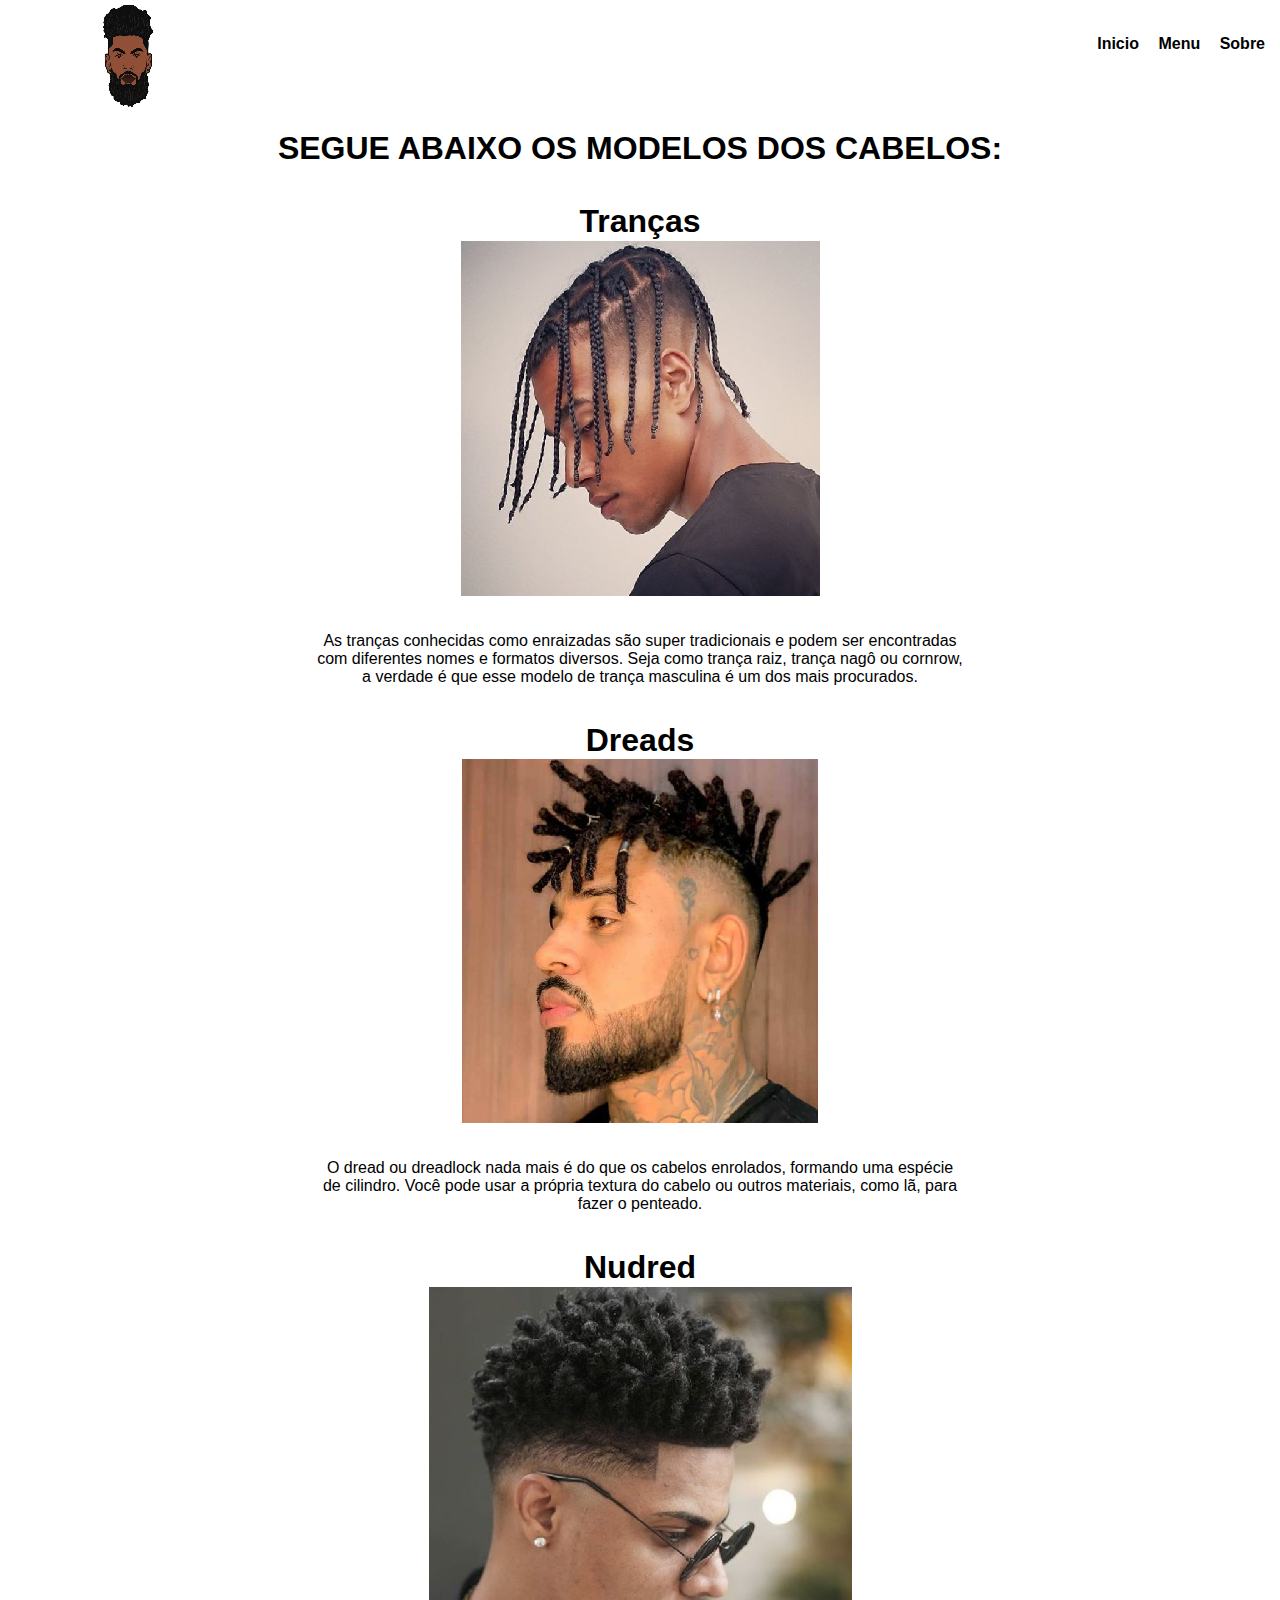
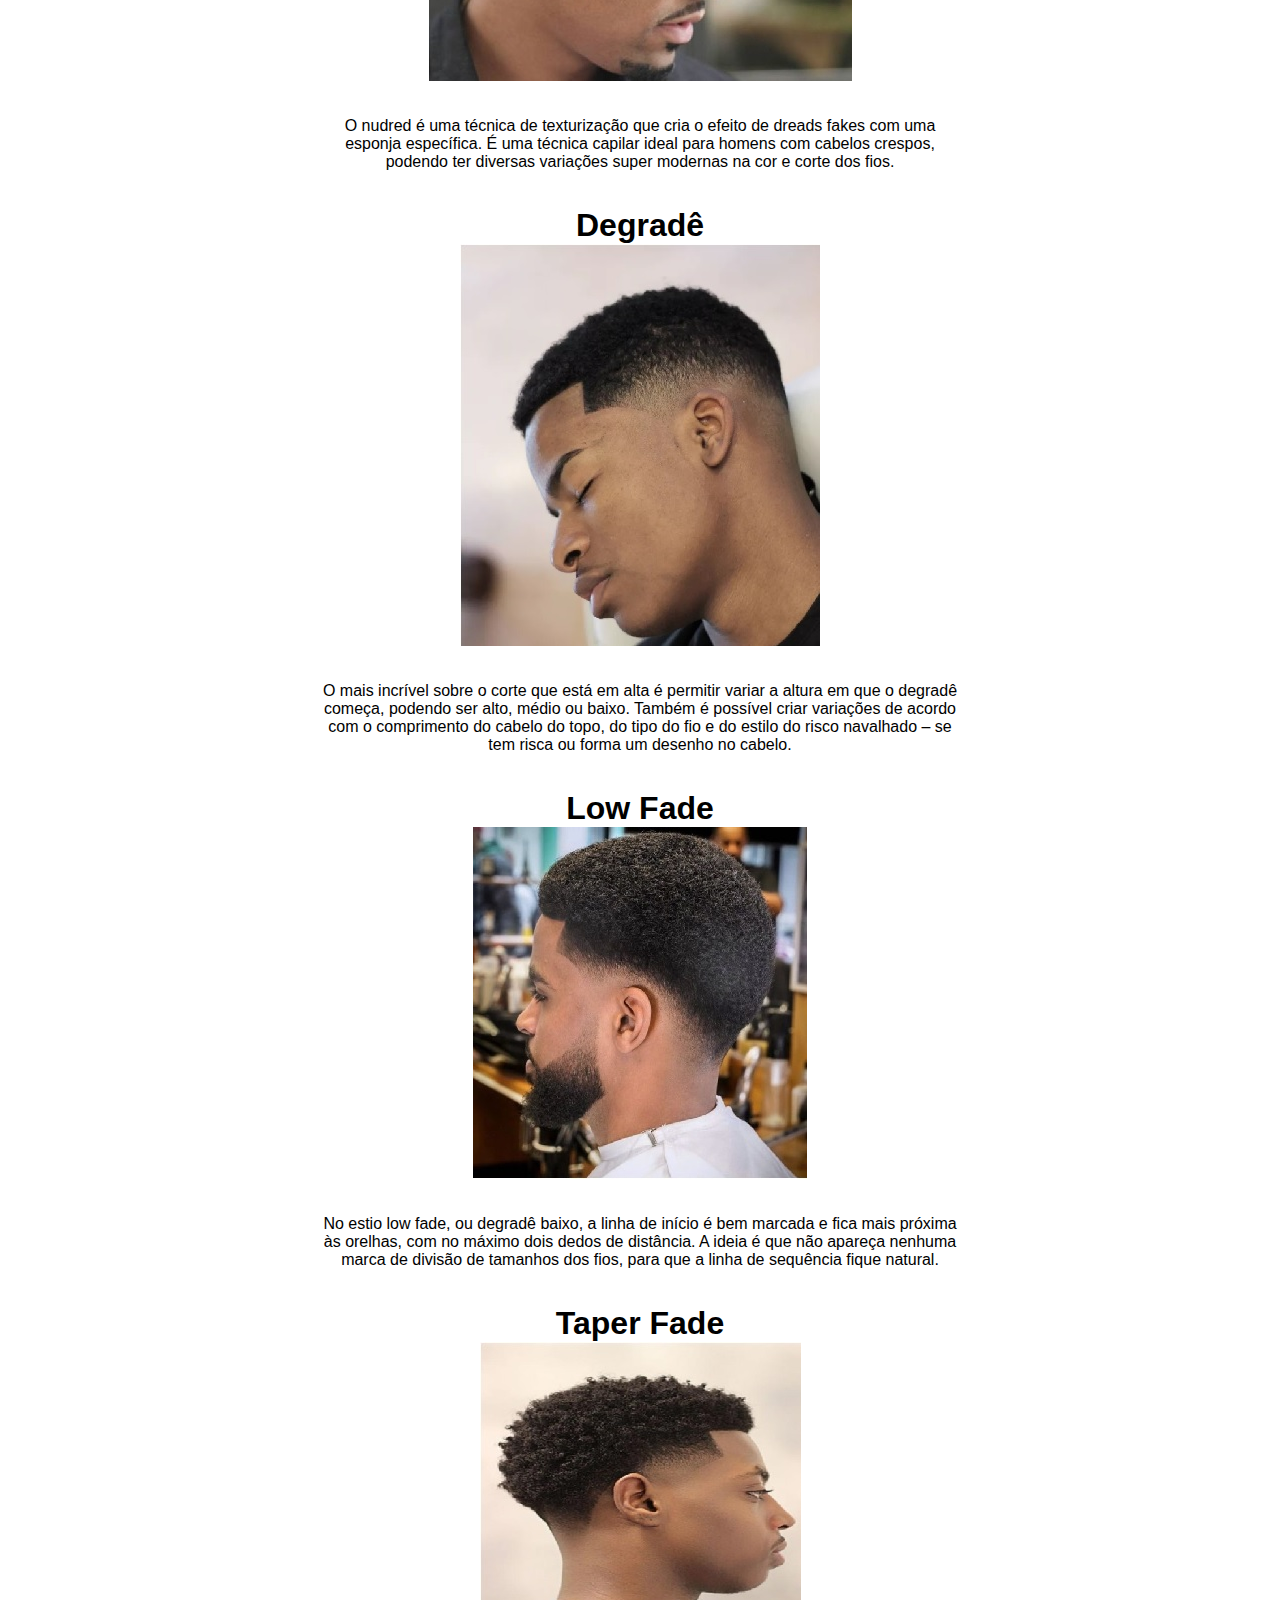
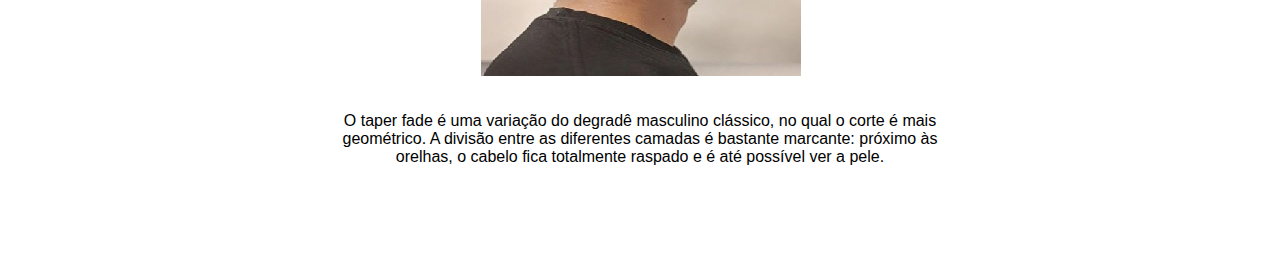
==== Menu.html @ 98ed3824 "Adicionando o projeto ao git hub" ====
<html>
    <head>
        <title>MODELOS</title>
        <link href="css2/style2.css" rel="stylesheet">
    </head>
    <body>
        <header>
        <div class="center">
            <div class="logo"><img src="logo/logo.png" /></div><!--logo-->
            <div class="Menu">
        <a href="index.html">Inicio</a>
        <a href="Menu.html">Menu</a>
        <a href="Sobre.html">Sobre</a>
            </div><!--menu-->
            </div><!--center-->
        </header>
        
        <h1>SEGUE ABAIXO OS MODELOS DOS CABELOS:</h1>

        <br><br>

        <h1>Tranças</h1>
        <img src="img2/tranças.jpg">
        <br><br><br>
        <p>As tranças conhecidas como enraizadas são super tradicionais e podem ser encontradas<br>
        com diferentes nomes e formatos diversos. Seja como trança raiz, trança nagô ou cornrow,<br>
        a verdade é que esse modelo de trança masculina é um dos mais procurados.</p>
        <br><br>

        <h1>Dreads</h1>
        <img src="img3/dreads.png">
        <br><br><br>
        <p>O dread ou dreadlock nada mais é do que os cabelos enrolados, formando uma espécie<br>
        de cilindro. Você pode usar a própria textura do cabelo ou outros materiais, como lã, para<br>
        fazer o penteado.</p>

        <br><br>
        
        <h1>Nudred</h1>
        <img src="img4/nudred.jpg">
        <br><br><br>
        <p>O nudred é uma técnica de texturização que cria o efeito de dreads fakes com uma<br>
        esponja específica. É uma técnica capilar ideal para homens com cabelos crespos,<br>
        podendo ter diversas variações super modernas na cor e corte dos fios.</p>


        <br><br>

        <h1>Degradê</h1>
        <img src="img5/degradê.jpg">
        <br><br><br>
        <p>O mais incrível sobre o corte que está em alta é permitir variar a altura em que o degradê<br>
        começa, podendo ser alto, médio ou baixo. Também é possível criar variações de acordo<br>
        com o comprimento do cabelo do topo, do tipo do fio e do estilo do risco navalhado – se<br>
        tem risca ou forma um desenho no cabelo.</p>

        <br><br>

        <h1>Low Fade</h1>
        <img src="img6/lowfade.jpg">
        <br><br><br>
        <p>No estio low fade, ou degradê baixo, a linha de início é bem marcada e fica mais próxima<br>
        às orelhas, com no máximo dois dedos de distância. A ideia é que não apareça nenhuma<br>
        marca de divisão de tamanhos dos fios, para que a linha de sequência fique natural.</p>

        <br><br>
        
        <h1>Taper Fade</h1>
        <img src="img7/taperfade.jpg">
        <br><br><br>
        <p>O taper fade é uma variação do degradê masculino clássico, no qual o corte é mais<br>
            geométrico. A divisão entre as diferentes camadas é bastante marcante: próximo às<br>
            orelhas, o cabelo fica totalmente raspado e é até possível ver a pele.</p></p>

            <br><br><br><br><br><br>
    </body>
</html>
---- css2/style2.css ----
*{
    margin:0;
    padding:0;
    box-sizing: border-box;
    font-family: Verdana, Geneva, Tahoma, sans-serif;
}



.center{
    display: flex;
    flex-wrap: wrap;
    max-width: 1400px;
    margin: 0 auto;
    padding: 0%;

}


header{
    height: 130px;
    padding: 5px 0
}

.logo{
    width: 20%;
}

.menu{
    padding-top: 30px;
    width: 80%;
    text-align: right;
}

.menu a{
    color: black;
    text-decoration: none;
    font-weight: bold;
    margin-right: 15px;
}

#dov{
    display: flex;
    justify-content: center;
}

body {
    text-align: center;
}
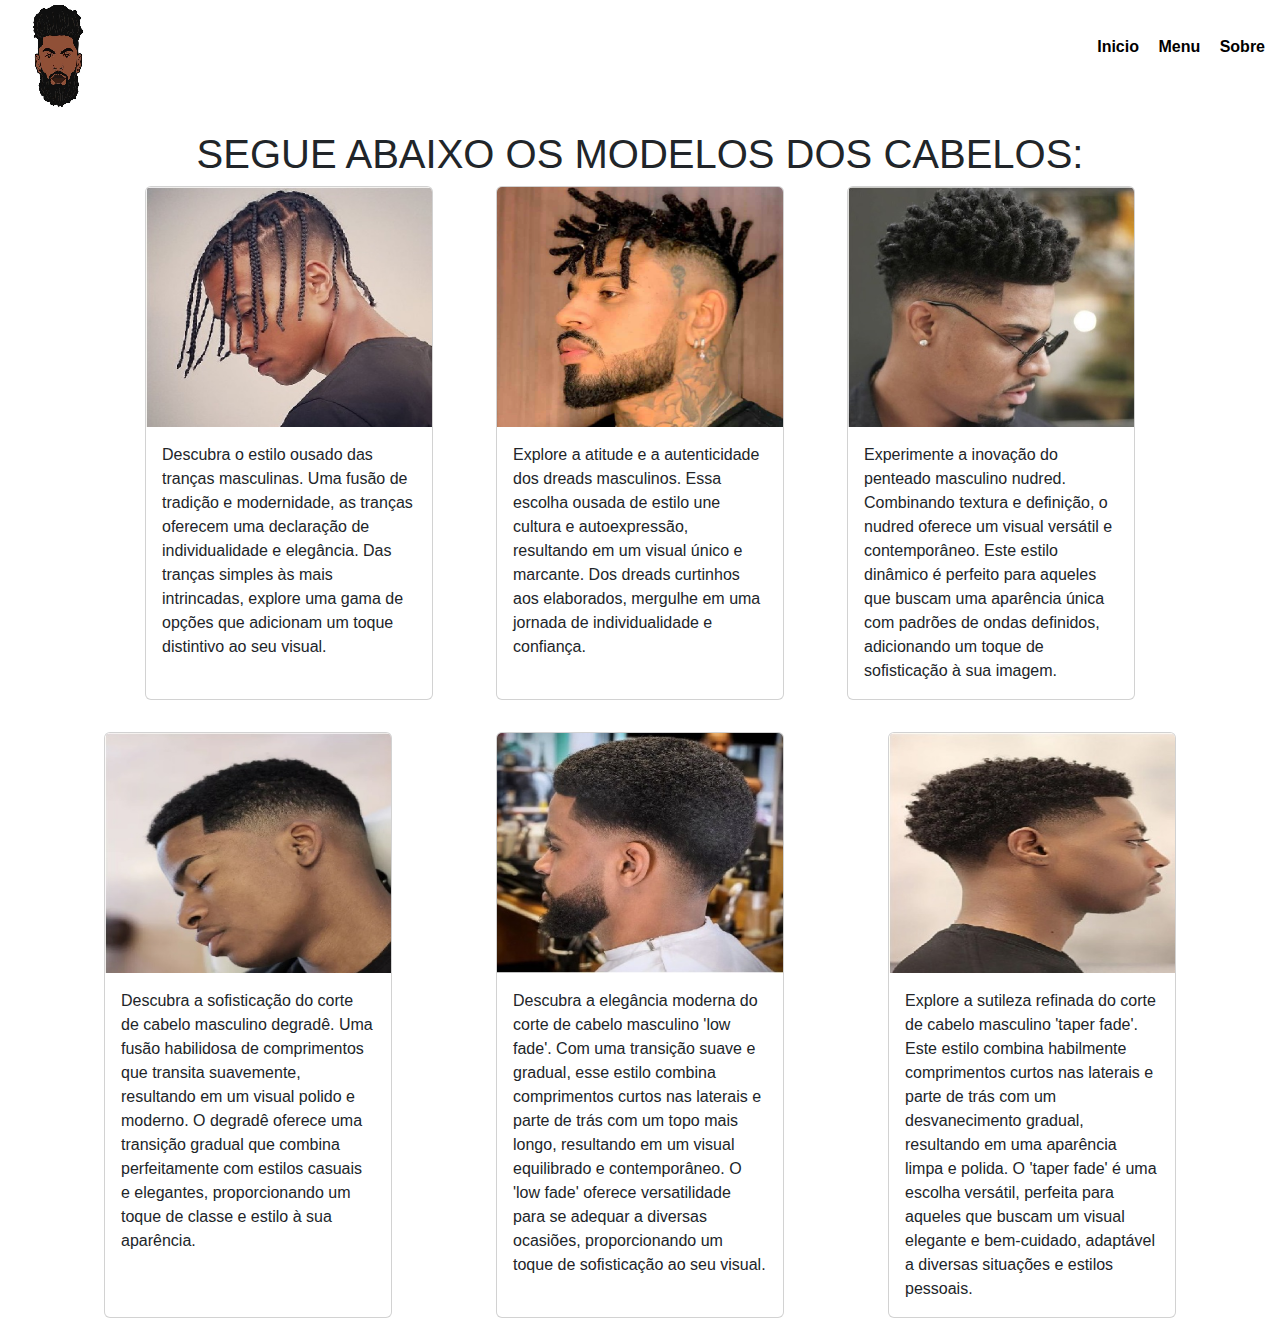
==== commit e0099a3b: "atualizando página 'sobre'" ====
--- a/Menu.html
+++ b/Menu.html
@@ -1,77 +1,79 @@
 <html>
-    <head>
-        <title>MODELOS</title>
-        <link href="css2/style2.css" rel="stylesheet">
-    </head>
-    <body>
-        <header>
+
+<head>
+    <title>MODELOS</title>
+    <link href="css2/style2.css" rel="stylesheet">
+    <link rel="stylesheet" href="css/bootstrap.css">
+</head>
+
+<body>
+    <header>
         <div class="center">
             <div class="logo"><img src="logo/logo.png" /></div><!--logo-->
             <div class="Menu">
-        <a href="index.html">Inicio</a>
-        <a href="Menu.html">Menu</a>
-        <a href="Sobre.html">Sobre</a>
+                <a href="index.html">Inicio</a>
+                <a href="Menu.html">Menu</a>
+                <a href="Sobre.html">Sobre</a>
             </div><!--menu-->
-            </div><!--center-->
-        </header>
-        
+        </div><!--center-->
+    </header>
+
+    <center>
+
         <h1>SEGUE ABAIXO OS MODELOS DOS CABELOS:</h1>
 
-        <br><br>
+    </center>
+    
 
-        <h1>Tranças</h1>
-        <img src="img2/tranças.jpg">
-        <br><br><br>
-        <p>As tranças conhecidas como enraizadas são super tradicionais e podem ser encontradas<br>
-        com diferentes nomes e formatos diversos. Seja como trança raiz, trança nagô ou cornrow,<br>
-        a verdade é que esse modelo de trança masculina é um dos mais procurados.</p>
-        <br><br>
+    <div class="container">
+        <div class="card" style="width: 18rem;">
+            <img src="img2/tranças.jpg" class="card-img-top" alt="...">
+            <div class="card-body">
+                <p class="card-text">Descubra o estilo ousado das tranças masculinas. Uma fusão de tradição e
+                    modernidade, as tranças oferecem uma declaração de individualidade e elegância. Das tranças simples
+                    às mais intrincadas, explore uma gama de opções que adicionam um toque distintivo ao seu visual.</p>
+            </div>
+        </div>
 
-        <h1>Dreads</h1>
-        <img src="img3/dreads.png">
-        <br><br><br>
-        <p>O dread ou dreadlock nada mais é do que os cabelos enrolados, formando uma espécie<br>
-        de cilindro. Você pode usar a própria textura do cabelo ou outros materiais, como lã, para<br>
-        fazer o penteado.</p>
+        <div class="card" style="width: 18rem;">
+            <img src="img3/dreads.png" class="card-img-top" alt="...">
+            <div class="card-body">
+                <p class="card-text">Explore a atitude e a autenticidade dos dreads masculinos. Essa escolha ousada de estilo une cultura e autoexpressão, resultando em um visual único e marcante. Dos dreads curtinhos aos elaborados, mergulhe em uma jornada de individualidade e confiança.</p>
+            </div>
+        </div>
 
-        <br><br>
-        
-        <h1>Nudred</h1>
-        <img src="img4/nudred.jpg">
-        <br><br><br>
-        <p>O nudred é uma técnica de texturização que cria o efeito de dreads fakes com uma<br>
-        esponja específica. É uma técnica capilar ideal para homens com cabelos crespos,<br>
-        podendo ter diversas variações super modernas na cor e corte dos fios.</p>
+        <div class="card" style="width: 18rem;">
+            <img src="img4/nudred.jpg" class="card-img-top" alt="...">
+            <div class="card-body">
+              <p class="card-text">Experimente a inovação do penteado masculino nudred. Combinando textura e definição, o nudred oferece um visual versátil e contemporâneo. Este estilo dinâmico é perfeito para aqueles que buscam uma aparência única com padrões de ondas definidos, adicionando um toque de sofisticação à sua imagem.</p>
+            </div>
+          </div>
+    </div>
 
+    <div class="container2">
+        <div class="card" style="width: 18rem;">
+            <img src="img5/degradê.jpg" class="card-img-top" alt="...">
+            <div class="card-body">
+              <p class="card-text">Descubra a sofisticação do corte de cabelo masculino degradê. Uma fusão habilidosa de comprimentos que transita suavemente, resultando em um visual polido e moderno. O degradê oferece uma transição gradual que combina perfeitamente com estilos casuais e elegantes, proporcionando um toque de classe e estilo à sua aparência.</p>
+            </div>
+          </div>
 
-        <br><br>
+          <div class="card" style="width: 18rem;">
+            <img src="img6/lowfade.jpg" class="card-img-top" alt="...">
+            <div class="card-body">
+              <p class="card-text">Descubra a elegância moderna do corte de cabelo masculino 'low fade'. Com uma transição suave e gradual, esse estilo combina comprimentos curtos nas laterais e parte de trás com um topo mais longo, resultando em um visual equilibrado e contemporâneo. O 'low fade' oferece versatilidade para se adequar a diversas ocasiões, proporcionando um toque de sofisticação ao seu visual.</p>
+            </div>
+              </div>
 
-        <h1>Degradê</h1>
-        <img src="img5/degradê.jpg">
-        <br><br><br>
-        <p>O mais incrível sobre o corte que está em alta é permitir variar a altura em que o degradê<br>
-        começa, podendo ser alto, médio ou baixo. Também é possível criar variações de acordo<br>
-        com o comprimento do cabelo do topo, do tipo do fio e do estilo do risco navalhado – se<br>
-        tem risca ou forma um desenho no cabelo.</p>
+              <div class="card" style="width: 18rem;">
+                <img src="img7/taperfade.jpg" class="card-img-top" alt="...">
+                <div class="card-body">
+                  <p class="card-text">Explore a sutileza refinada do corte de cabelo masculino 'taper fade'. Este estilo combina habilmente comprimentos curtos nas laterais e parte de trás com um desvanecimento gradual, resultando em uma aparência limpa e polida. O 'taper fade' é uma escolha versátil, perfeita para aqueles que buscam um visual elegante e bem-cuidado, adaptável a diversas situações e estilos pessoais.</p>
+                </div>
+          </div>
+    </div>
+    
 
-        <br><br>
+</body>
 
-        <h1>Low Fade</h1>
-        <img src="img6/lowfade.jpg">
-        <br><br><br>
-        <p>No estio low fade, ou degradê baixo, a linha de início é bem marcada e fica mais próxima<br>
-        às orelhas, com no máximo dois dedos de distância. A ideia é que não apareça nenhuma<br>
-        marca de divisão de tamanhos dos fios, para que a linha de sequência fique natural.</p>
-
-        <br><br>
-        
-        <h1>Taper Fade</h1>
-        <img src="img7/taperfade.jpg">
-        <br><br><br>
-        <p>O taper fade é uma variação do degradê masculino clássico, no qual o corte é mais<br>
-            geométrico. A divisão entre as diferentes camadas é bastante marcante: próximo às<br>
-            orelhas, o cabelo fica totalmente raspado e é até possível ver a pele.</p></p>
-
-            <br><br><br><br><br><br>
-    </body>
 </html>--- a/css2/style2.css
+++ b/css2/style2.css
@@ -3,6 +3,7 @@
     padding:0;
     box-sizing: border-box;
     font-family: Verdana, Geneva, Tahoma, sans-serif;
+    
 }
 
 
@@ -16,6 +17,10 @@
 
 }
 
+h1{
+    justify-content: center;
+    margin-bottom: 3rem;
+}
 
 header{
     height: 130px;
@@ -46,4 +51,25 @@
 
 body {
     text-align: center;
+}
+
+.container{
+    display: flex;
+    justify-content: center;
+    justify-content: space-evenly;
+    margin-bottom: 2rem;
+}
+
+.container2{
+    display: flex;
+    justify-content: center;
+    justify-content: space-evenly;
+}
+
+.card{
+    justify-content: space-evenly;
+}
+
+.card-img-top{
+    height: 15rem;
 }